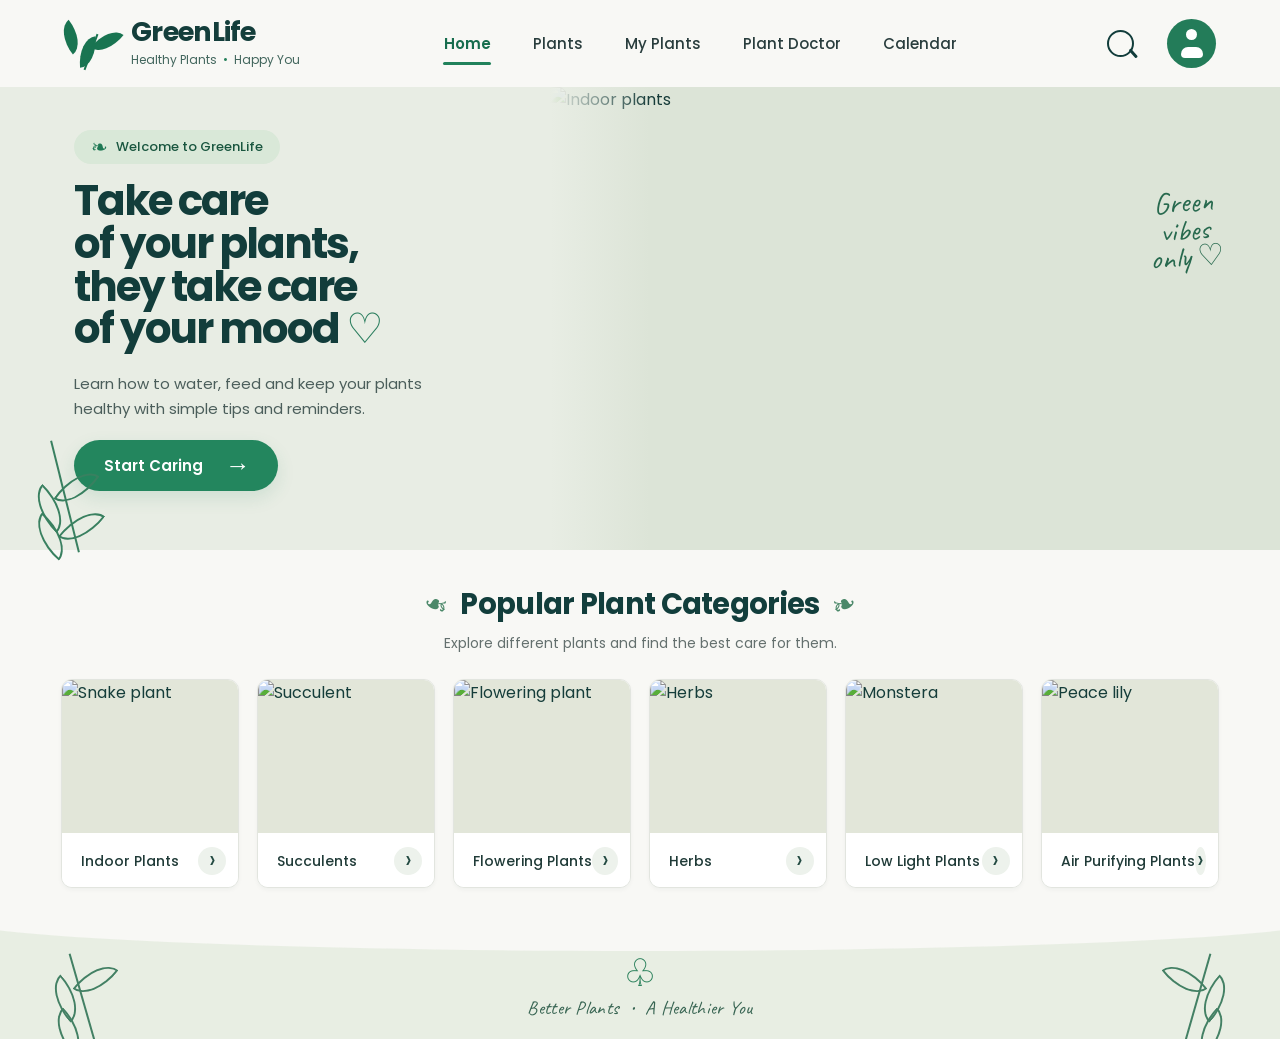
==== index.html @ 4ad4f55e "Update index.html" ====
<!DOCTYPE html>
<html lang="en">

<head>
  <meta charset="UTF-8">
  <meta name="viewport" content="width=device-width, initial-scale=1.0">

  <title>GreenLife</title>

  <link rel="stylesheet" href="style.css">
</head>

<body>
<div class="page">

  <!-- ================= HEADER ================= -->
  <header class="header">
    <div class="logo-area">
      <div class="logo-leaf">
        <span class="leaf leaf-1"></span>
        <span class="leaf leaf-2"></span>
        <span class="leaf leaf-3"></span>
        <span class="stem"></span>
      </div>

      <div class="logo-text">
        <h2>GreenLife</h2>
        <p>Healthy Plants <span>•</span> Happy You</p>
      </div>
    </div>

    <nav class="navbar">
      <a href="#" class="active">Home</a>
      <a href="#">Plants</a>
      <a href="#">My Plants</a>
      <a href="#">Plant Doctor</a>
      <a href="#">Calendar</a>
    </nav>

    <div class="header-actions">
      <div class="search-icon"></div>

      <div class="profile">
        <div class="profile-head"></div>
        <div class="profile-body"></div>
      </div>
    </div>
  </header>


  <!-- ================= HERO ================= -->
  <section class="hero">

    <div class="hero-content">

      <div class="welcome">
        <span class="tiny-leaf">❧</span>
        Welcome to GreenLife
      </div>

      <h1>
        Take care<br>
        of your plants,<br>
        they take care<br>
        of your mood <span>♡</span>
      </h1>

      <p class="hero-description">
        Learn how to water, feed and keep your plants<br>
        healthy with simple tips and reminders.
      </p>

      <a href="#" class="start-btn">
        Start Caring
        <span>→</span>
      </a>

      <div class="hero-decoration">
        <span></span>
        <span></span>
        <span></span>
        <span></span>
      </div>

    </div>


    <div class="hero-image">

      <img
        src="https://www.thompson-morgan.com/product_images/100/optimised/GSK1669P3POT%201500X1500%201.5MB%20%287%29.png"
        alt="Indoor plants"
      >

      <div class="green-vibes">
        Green<br>
        vibes<br>
        only ♡
      </div>

    </div>

  </section>


  <!-- ================= CATEGORIES ================= -->
  <section class="categories">

    <div class="section-heading">

      <div class="heading-title">
        <span class="heading-leaf left">❧</span>
        <h2>Popular Plant Categories</h2>
        <span class="heading-leaf right">❧</span>
      </div>

      <p>
        Explore different plants and find the best care for them.
      </p>

    </div>


    <div class="cards">

      <!-- CARD 1 -->
      <div class="plant-card">

        <div class="card-image">
          <img
            src="https://runoplants.com/cdn/shop/articles/216ED9F7-2EA2-4456-A8E9-4F4D94F8BA42.png?v=1779494934"
            alt="Snake plant"
          >
        </div>

        <div class="card-bottom">
          <span>Indoor Plants</span>
          <button>›</button>
        </div>

      </div>


      <!-- CARD 2 -->
      <div class="plant-card">

        <div class="card-image">
          <img
            src="https://myhomeplant.de/cdn/shop/files/Sukkulente_Miranda_20cm_Dekotopf.png?v=1761238962&width=533"
            alt="Succulent"
          >
        </div>

        <div class="card-bottom">
          <span>Succulents</span>
          <button>›</button>
        </div>

      </div>


      <!-- CARD 3 -->
      <div class="plant-card">

        <div class="card-image">
          <img
            src="https://www.fnp.sg/images/pr/l/v20260515185923/pink-kalanchoe-plant-in-white-ceramic-vase_1.jpg"
            alt="Flowering plant"
          >
        </div>

        <div class="card-bottom">
          <span>Flowering Plants</span>
          <button>›</button>
        </div>

      </div>


      <!-- CARD 4 -->
      <div class="plant-card">

        <div class="card-image">
          <img
            src="https://cdn.shopify.com/s/files/1/0308/1011/2138/files/TheChef_sCounterCollection1_533x.jpg?v=1777254366"
            alt="Herbs"
          >
        </div>

        <div class="card-bottom">
          <span>Herbs</span>
          <button>›</button>
        </div>

      </div>


      <!-- CARD 5 -->
      <div class="plant-card">

        <div class="card-image">
          <img
            src="https://www.springgarden.ae/cdn/shop/files/Whisk_0b102b644774ff982cb4ce7b723da6badr.png?v=1774091743&width=1445"
            alt="Monstera"
          >
        </div>

        <div class="card-bottom">
          <span>Low Light Plants</span>
          <button>›</button>
        </div>

      </div>


      <!-- CARD 6 -->
      <div class="plant-card">

        <div class="card-image">
          <img
            src="https://plantup.ro/cdn/shop/files/PlantUp-090924-web-59_1200x1200.jpg?v=1731514150"
            alt="Peace lily"
          >
        </div>

        <div class="card-bottom">
          <span>Air Purifying Plants</span>
          <button>›</button>
        </div>

      </div>

    </div>

  </section>


  <!-- ================= FOOTER ================= -->
  <footer class="footer">

    <div class="footer-leaf footer-left">
      <span></span>
      <span></span>
      <span></span>
    </div>

    <div class="footer-content">

      <div class="footer-center-leaf">♧</div>

      <p>
        Better Plants <span>•</span> A Healthier You
      </p>

    </div>

    <div class="footer-leaf footer-right">
      <span></span>
      <span></span>
      <span></span>
    </div>

  </footer>

    </div>
</body>
</html>
---- style.css ----
@import url('https://fonts.googleapis.com/css2?family=Caveat:wght@500;600&family=Poppins:wght@400;500;600;700;800&display=swap');


/* =========================
   GENERAL
========================= */

* {
  margin: 0;
  padding: 0;
  box-sizing: border-box;
}

html {
  scroll-behavior: smooth;
}

body {
  font-family: 'Poppins', sans-serif;
  background: #f7f7f2;
  color: #153d3a;
}

a {
  text-decoration: none;
  color: inherit;
}

button {
  font-family: inherit;
}

.page {
  width: 100%;
  min-height: 100vh;
  overflow: hidden;
}


/* =========================
   HEADER
========================= */

.header {
  height: 87px;
  width: 100%;
  background: #f8f8f5;

  display: flex;
  align-items: center;
  justify-content: space-between;

  padding: 0 5%;

  position: relative;
  z-index: 20;
}


/* LOGO */

.logo-area {
  display: flex;
  align-items: center;
  gap: 13px;
  min-width: 270px;
}

.logo-leaf {
  width: 54px;
  height: 58px;
  position: relative;
}

.leaf {
  position: absolute;
  display: block;
  background: #197451;
  width: 18px;
  height: 30px;
  border-radius: 100% 0 100% 0;
  transform-origin: bottom center;
}

.leaf-1 {
  left: 7px;
  top: 4px;
  transform: rotate(-38deg);
}

.leaf-2 {
  left: 25px;
  top: 8px;
  transform: rotate(38deg);
}

.leaf-3 {
  left: 16px;
  top: 22px;
  transform: rotate(-5deg);
}

.stem {
  position: absolute;
  height: 38px;
  width: 2px;
  background: #197451;
  left: 26px;
  top: 18px;
  transform: rotate(20deg);
}

.logo-text h2 {
  color: #143e3b;
  font-size: 27px;
  font-weight: 700;
  line-height: 1;
  letter-spacing: -0.7px;
}

.logo-text p {
  color: #42665d;
  font-size: 12px;
  margin-top: 6px;
}

.logo-text p span {
  color: #27825c;
  padding: 0 3px;
}


/* NAVIGATION */

.navbar {
  display: flex;
  align-items: center;
  gap: 42px;
  height: 100%;
}

.navbar a {
  height: 100%;
  display: flex;
  align-items: center;

  color: #293d3d;
  font-size: 15px;
  font-weight: 500;

  position: relative;

  transition: 0.2s ease;
}

.navbar a:hover {
  color: #197451;
}

.navbar a.active {
  color: #176d4e;
  font-weight: 600;
}

.navbar a.active::after {
  content: "";
  position: absolute;

  width: 48px;
  height: 3px;

  background: #21825b;
  border-radius: 10px;

  bottom: 22px;
  left: 50%;
  transform: translateX(-50%);
}


/* HEADER RIGHT */

.header-actions {
  min-width: 150px;

  display: flex;
  align-items: center;
  justify-content: flex-end;
  gap: 33px;
}


/* SEARCH */

.search-icon {
  width: 27px;
  height: 27px;

  border: 2.4px solid #123d3b;
  border-radius: 50%;

  position: relative;
}

.search-icon::after {
  content: "";

  width: 11px;
  height: 2.5px;

  background: #123d3b;

  position: absolute;

  right: -7px;
  bottom: 1px;

  transform: rotate(48deg);
  border-radius: 5px;
}


/* PROFILE */

.profile {
  width: 49px;
  height: 49px;

  border-radius: 50%;

  background: #237c59;

  position: relative;
}

.profile-head {
  width: 11px;
  height: 11px;

  background: white;

  border-radius: 50%;

  position: absolute;
  top: 10px;
  left: 19px;
}

.profile-body {
  width: 22px;
  height: 11px;

  background: white;

  border-radius: 14px 14px 8px 8px;

  position: absolute;
  bottom: 10px;
  left: 13.5px;
}


/* =========================
   HERO
========================= */

.hero {
  width: 100%;
  height: 463px;

  display: flex;

  background: #e9eee4;
}


/* HERO LEFT */

.hero-content {
  width: 43%;
  min-width: 470px;

  background: #e8ede4;

  padding-left: 5.8%;
  padding-top: 43px;

  position: relative;
  z-index: 5;
}

.welcome {
  display: inline-flex;
  align-items: center;
  gap: 8px;

  background: #d9e8d8;

  color: #19563f;

  font-size: 13px;
  font-weight: 500;

  padding: 7px 17px;

  border-radius: 30px;

  margin-bottom: 16px;
}

.tiny-leaf {
  font-size: 20px;
  line-height: 10px;
  color: #1e7854;
}


.hero h1 {
  color: #123d3b;

  font-size: clamp(42px, 3.2vw, 56px);

  line-height: 1.02;

  letter-spacing: -2px;

  font-weight: 700;

  margin-bottom: 21px;
}

.hero h1 span {
  color: #287c5c;
  font-weight: 500;
}


.hero-description {
  color: #4b5e5b;

  font-size: 15px;

  line-height: 1.65;

  margin-bottom: 18px;
}


.start-btn {
  display: inline-flex;
  align-items: center;
  justify-content: center;
  gap: 22px;

  height: 51px;

  padding: 0 28px 0 30px;

  background: #23865e;
  color: white;

  border-radius: 30px;

  font-size: 15px;
  font-weight: 600;

  box-shadow: 0 7px 18px rgba(35, 134, 94, 0.13);

  transition: 0.25s ease;
}

.start-btn:hover {
  transform: translateY(-2px);
  background: #176e4d;
}

.start-btn span {
  font-size: 25px;
  line-height: 1;
}


/* SMALL DECORATION LEFT */

.hero-decoration {
  position: absolute;

  bottom: -4px;
  left: 33px;

  width: 60px;
  height: 120px;
}

.hero-decoration::before {
  content: "";

  position: absolute;

  left: 31px;
  bottom: 0;

  height: 115px;
  width: 2px;

  background: #398060;

  transform: rotate(-14deg);
}

.hero-decoration span {
  position: absolute;

  width: 25px;
  height: 45px;

  border: 2px solid #398060;

  border-radius: 100% 0 100% 0;
}

.hero-decoration span:nth-child(1) {
  left: 4px;
  top: 52px;
  transform: rotate(-45deg);
}

.hero-decoration span:nth-child(2) {
  left: 31px;
  top: 31px;
  transform: rotate(35deg);
}

.hero-decoration span:nth-child(3) {
  left: 5px;
  top: 80px;
  transform: rotate(-48deg);
}

.hero-decoration span:nth-child(4) {
  left: 36px;
  top: 70px;
  transform: rotate(38deg);
}


/* HERO IMAGE */

.hero-image {
  width: 57%;
  height: 463px;

  position: relative;

  overflow: hidden;

  background: #dce4d7;
}

.hero-image img {
  width: 100%;
  height: 100%;

  object-fit: cover;

  object-position: center;

  display: block;

  filter: saturate(0.94);
}


/* IMAGE FADE */

.hero-image::before {
  content: "";

  position: absolute;

  left: 0;
  top: 0;

  width: 100px;
  height: 100%;

  z-index: 2;

  background: linear-gradient(
    to right,
    #e8ede4,
    rgba(232, 237, 228, 0)
  );
}


/* GREEN VIBES */

.green-vibes {
  position: absolute;

  right: 8%;
  top: 22%;

  z-index: 4;

  color: #27694e;

  font-family: 'Caveat', cursive;

  font-size: 30px;

  line-height: 0.92;

  transform: rotate(-4deg);

  text-align: center;
}


/* =========================
   CATEGORIES
========================= */

.categories {
  background: #f8f8f5;

  min-height: 344px;

  padding: 33px 4.8% 28px;
}


.section-heading {
  text-align: center;

  margin-bottom: 25px;
}

.heading-title {
  display: flex;
  align-items: center;
  justify-content: center;

  gap: 12px;
}

.heading-title h2 {
  color: #123e3c;

  font-size: 29px;

  font-weight: 700;

  letter-spacing: -0.7px;
}

.heading-leaf {
  color: #4b8869;
  font-size: 29px;

  line-height: 1;
}

.heading-leaf.left {
  transform: scaleX(-1) rotate(-20deg);
}

.heading-leaf.right {
  transform: rotate(-20deg);
}

.section-heading p {
  color: #64706e;

  font-size: 14px;

  margin-top: 7px;
}


/* CARDS */

.cards {
  width: 100%;

  display: grid;

  grid-template-columns: repeat(6, 1fr);

  gap: 18px;
}


.plant-card {
  min-width: 0;

  height: 209px;

  background: white;

  border-radius: 11px;

  overflow: hidden;

  border: 1px solid #e2e5df;

  box-shadow: 0 2px 4px rgba(30, 60, 45, 0.04);

  transition: 0.25s ease;
}

.plant-card:hover {
  transform: translateY(-5px);

  box-shadow: 0 12px 25px rgba(30, 70, 50, 0.12);
}


/* CARD IMAGE */

.card-image {
  height: 153px;

  background: #e2e6d9;

  overflow: hidden;

  display: flex;
  align-items: center;
  justify-content: center;
}

.card-image img {
  width: 100%;
  height: 100%;

  object-fit: cover;

  display: block;

  transition: transform 0.35s ease;
}

.plant-card:hover .card-image img {
  transform: scale(1.04);
}


/* CARD BOTTOM */

.card-bottom {
  height: 56px;

  background: #fff;

  display: flex;

  align-items: center;

  justify-content: space-between;

  padding: 0 12px 0 19px;
}

.card-bottom span {
  color: #203b38;

  font-size: 14px;

  font-weight: 500;

  white-space: nowrap;
}

.card-bottom button {
  width: 28px;
  height: 28px;

  border: none;

  border-radius: 50%;

  background: #edf2ec;

  color: #234a42;

  font-size: 24px;

  line-height: 24px;

  display: flex;
  align-items: center;
  justify-content: center;

  cursor: pointer;

  padding-bottom: 3px;
}


/* =========================
   FOOTER
========================= */

.footer {
  height: 123px;

  background: #e8eee3;

  position: relative;

  overflow: hidden;

  display: flex;
  align-items: center;
  justify-content: center;
}


/* WAVY TOP */

.footer::before {
  content: "";

  position: absolute;

  left: -5%;
  top: -35px;

  width: 110%;
  height: 70px;

  background: #f8f8f5;

  border-radius: 50%;
}


/* FOOTER TEXT */

.footer-content {
  position: relative;

  z-index: 3;

  text-align: center;

  margin-top: 27px;
}

.footer-center-leaf {
  color: #2a805b;

  font-size: 38px;

  line-height: 20px;

  margin-bottom: 13px;
}

.footer-content p {
  color: #376452;

  font-family: 'Caveat', cursive;

  font-size: 19px;

  letter-spacing: 0.3px;
}

.footer-content p span {
  padding: 0 6px;
}


/* FOOTER SIDE LEAVES */

.footer-leaf {
  position: absolute;

  width: 80px;
  height: 100px;

  bottom: -3px;

  z-index: 2;
}

.footer-left {
  left: 43px;
}

.footer-right {
  right: 43px;
  transform: scaleX(-1);
}

.footer-leaf::before {
  content: "";

  position: absolute;

  width: 2px;
  height: 90px;

  background: #438064;

  left: 38px;
  bottom: 0;

  transform: rotate(-16deg);
}

.footer-leaf span {
  position: absolute;

  width: 25px;
  height: 43px;

  border: 2px solid #438064;

  border-radius: 100% 0 100% 0;
}

.footer-leaf span:nth-child(1) {
  left: 10px;
  top: 35px;
  transform: rotate(-42deg);
}

.footer-leaf span:nth-child(2) {
  left: 40px;
  top: 16px;
  transform: rotate(38deg);
}

.footer-leaf span:nth-child(3) {
  left: 13px;
  top: 68px;
  transform: rotate(-43deg);
}


/* =========================
   RESPONSIVE
========================= */

@media (max-width: 1200px) {

  .navbar {
    gap: 25px;
  }

  .header {
    padding: 0 3%;
  }

  .logo-area {
    min-width: 225px;
  }

  .header-actions {
    min-width: 110px;
  }

  .hero-content {
    padding-left: 5%;
  }

  .hero h1 {
    font-size: 45px;
  }

  .cards {
    gap: 12px;
  }

  .card-bottom {
    padding-left: 12px;
  }

  .card-bottom span {
    font-size: 12px;
  }
}


/* TABLET */

@media (max-width: 950px) {

  .header {
    height: auto;
    min-height: 80px;
    flex-wrap: wrap;
    padding: 12px 25px;
    gap: 10px;
  }

  .logo-area {
    min-width: auto;
  }

  .navbar {
    order: 3;
    width: 100%;
    height: 45px;
    justify-content: center;
    gap: 25px;
  }

  .navbar a.active::after {
    bottom: 1px;
  }

  .hero {
    height: auto;
    flex-direction: column;
  }

  .hero-content {
    width: 100%;
    min-width: 0;
    height: 420px;
    padding: 45px 8%;
  }

  .hero-image {
    width: 100%;
    height: 430px;
  }

  .hero-image::before {
    display: none;
  }

  .cards {
    grid-template-columns: repeat(3, 1fr);
  }
}


/* MOBILE */

@media (max-width: 650px) {

  .header {
    padding: 12px 18px;
  }

  .logo-text h2 {
    font-size: 23px;
  }

  .logo-text p {
    font-size: 10px;
  }

  .header-actions {
    gap: 18px;
    min-width: auto;
  }

  .profile {
    width: 43px;
    height: 43px;
  }

  .navbar {
    overflow-x: auto;
    justify-content: flex-start;
    padding-bottom: 2px;
    gap: 27px;
  }

  .navbar a {
    white-space: nowrap;
    font-size: 13px;
  }

  .hero-content {
    height: 400px;
    padding: 35px 25px;
  }

  .hero h1 {
    font-size: 39px;
    letter-spacing: -1.5px;
  }

  .hero-description {
    font-size: 13px;
  }

  .hero-description br {
    display: none;
  }

  .hero-image {
    height: 330px;
  }

  .green-vibes {
    font-size: 25px;
  }

  .categories {
    padding: 30px 18px;
  }

  .heading-title h2 {
    font-size: 23px;
  }

  .heading-leaf {
    font-size: 22px;
  }

  .section-heading p {
    font-size: 12px;
  }

  .cards {
    grid-template-columns: repeat(2, 1fr);
    gap: 12px;
  }

  .plant-card {
    height: 190px;
  }

  .card-image {
    height: 135px;
  }

  .card-bottom {
    height: 55px;
  }

  .card-bottom span {
    font-size: 11px;
  }

  .footer-left {
    left: 10px;
  }

  .footer-right {
    right: 10px;
  }
}


/* VERY SMALL */

@media (max-width: 420px) {

  .cards {
    grid-template-columns: 1fr;
  }

  .plant-card {
    height: 220px;
  }

  .card-image {
    height: 165px;
  }

  .hero h1 {
    font-size: 34px;
  }

  .logo-leaf {
    transform: scale(.8);
    margin-right: -7px;
  }
   }
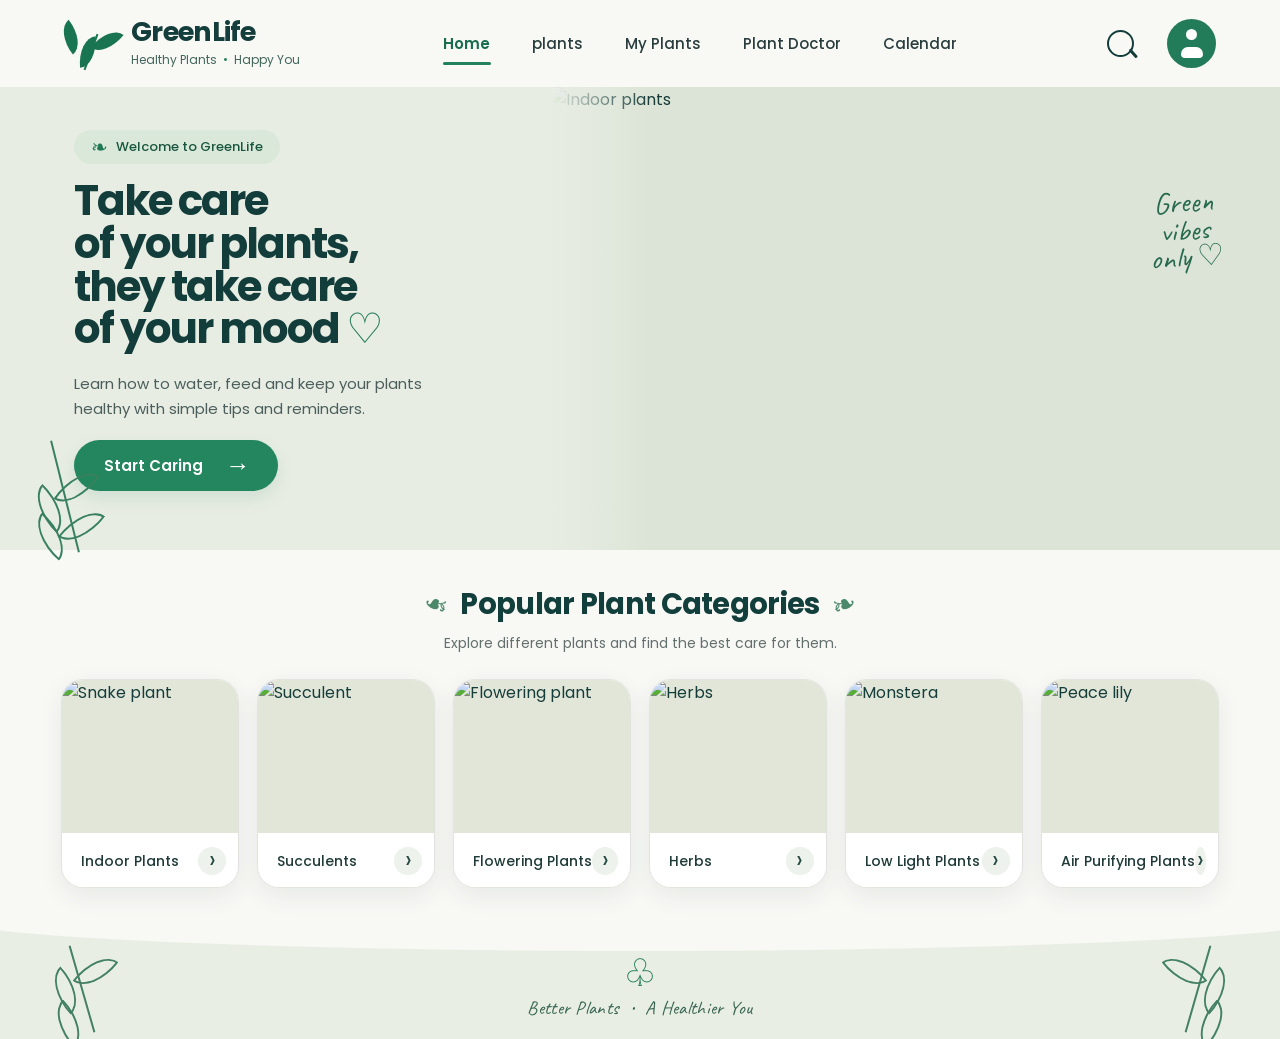
==== commit 266a11d7: "Update index.html" ====
--- a/index.html
+++ b/index.html
@@ -31,7 +31,7 @@
 
     <nav class="navbar">
       <a href="#" class="active">Home</a>
-      <a href="#">Plants</a>
+      <a href="Plants.html">plants</a>
       <a href="#">My Plants</a>
       <a href="#">Plant Doctor</a>
       <a href="#">Calendar</a>
--- a/style.css
+++ b/style.css
@@ -1077,3 +1077,331 @@
     margin-right: -7px;
   }
    }
+/* =========================
+   PLANTS PAGE
+========================= */
+
+.plants-page {
+  background: #f8f3e8;
+  min-height: 100vh;
+  color: #244c38;
+}
+
+/* Navbar */
+
+.plants-page .navbar {
+  background: #faf7ef;
+}
+
+/* Intro */
+
+.plants-intro {
+  background: #f8f3e8;
+  padding: 70px 8% 35px;
+  text-align: center;
+}
+
+.intro-text {
+  max-width: 750px;
+  margin: auto;
+}
+
+.small-pill {
+  display: inline-block;
+  background: #dfead8;
+  color: #477354;
+  padding: 10px 22px;
+  border-radius: 30px;
+  font-size: 14px;
+  font-weight: 600;
+  margin-bottom: 20px;
+}
+
+.plants-intro h1 {
+  font-size: 52px;
+  line-height: 1.15;
+  margin: 0 0 18px;
+  color: #244c38;
+}
+
+.plants-intro h1 span {
+  color: #6c9b68;
+}
+
+.plants-intro p {
+  max-width: 600px;
+  margin: auto;
+  color: #68776d;
+  font-size: 17px;
+  line-height: 1.7;
+}
+
+
+/* Search */
+
+.plant-search-section {
+  background: #f8f3e8;
+  padding: 20px 8% 30px;
+}
+
+.plant-search {
+  max-width: 650px;
+  margin: auto;
+  background: white;
+  border: 1px solid #e3e5d8;
+  border-radius: 40px;
+  padding: 14px 22px;
+  display: flex;
+  align-items: center;
+  gap: 12px;
+  box-shadow: 0 5px 18px rgba(58, 87, 64, 0.06);
+}
+
+.plant-search span {
+  font-size: 25px;
+  color: #6c9b68;
+}
+
+.plant-search input {
+  border: none;
+  outline: none;
+  width: 100%;
+  font-size: 15px;
+  color: #244c38;
+  background: transparent;
+}
+
+.plant-search input::placeholder {
+  color: #9ba49b;
+}
+
+
+/* Categories */
+
+.plant-categories {
+  padding: 25px 8% 40px;
+  text-align: center;
+  background: #f8f3e8;
+}
+
+.plant-categories h2 {
+  font-size: 28px;
+  color: #244c38;
+  margin-bottom: 22px;
+}
+
+.category-buttons {
+  display: flex;
+  justify-content: center;
+  flex-wrap: wrap;
+  gap: 10px;
+}
+
+.category-buttons button {
+  border: 1px solid #d8e1d2;
+  background: #fffdf8;
+  color: #50705a;
+  padding: 11px 20px;
+  border-radius: 25px;
+  cursor: pointer;
+  font-size: 14px;
+  transition: 0.3s;
+}
+
+.category-buttons button:hover,
+.category-buttons .category-active {
+  background: #6c9b68;
+  color: white;
+  border-color: #6c9b68;
+}
+
+
+/* Plants Section */
+
+.plants-section {
+  background: #eef3e8;
+  padding: 55px 8% 80px;
+}
+
+.plants-heading {
+  max-width: 1200px;
+  margin: auto auto 30px;
+}
+
+.plants-heading h2 {
+  color: #244c38;
+  font-size: 32px;
+  margin: 0 0 7px;
+}
+
+.plants-heading p {
+  color: #718074;
+  margin: 0;
+}
+
+
+/* Plants Cards */
+
+.plants-grid {
+  max-width: 1200px;
+  margin: auto;
+  display: grid;
+  grid-template-columns: repeat(3, 1fr);
+  gap: 25px;
+}
+
+.plant-card {
+  background: #fffdf8;
+  border-radius: 22px;
+  overflow: hidden;
+  box-shadow: 0 8px 25px rgba(54, 78, 59, 0.08);
+  transition: transform 0.3s, box-shadow 0.3s;
+}
+
+.plant-card:hover {
+  transform: translateY(-6px);
+  box-shadow: 0 14px 30px rgba(54, 78, 59, 0.13);
+}
+
+.plant-image {
+  width: 100%;
+  height: 230px;
+  overflow: hidden;
+  background: #e8eee3;
+}
+
+.plant-image img {
+  width: 100%;
+  height: 100%;
+  object-fit: cover;
+  display: block;
+}
+
+.plant-info {
+  padding: 20px;
+}
+
+.plant-type {
+  display: inline-block;
+  color: #6c9b68;
+  background: #e5efdf;
+  padding: 6px 11px;
+  border-radius: 15px;
+  font-size: 11px;
+  font-weight: 600;
+}
+
+.plant-info h3 {
+  color: #244c38;
+  font-size: 23px;
+  margin: 12px 0 8px;
+}
+
+.plant-info p {
+  color: #78837b;
+  font-size: 14px;
+  line-height: 1.6;
+  min-height: 45px;
+  margin-bottom: 18px;
+}
+
+.plant-bottom {
+  display: flex;
+  align-items: center;
+  justify-content: space-between;
+  gap: 10px;
+}
+
+.plant-bottom span {
+  color: #718074;
+  font-size: 11px;
+}
+
+.plant-bottom button {
+  border: none;
+  background: #6c9b68;
+  color: white;
+  padding: 9px 13px;
+  border-radius: 18px;
+  cursor: pointer;
+  font-size: 11px;
+}
+
+
+/* Footer */
+
+.plants-footer {
+  background: #dfead8;
+  text-align: center;
+  padding: 45px 20px;
+  color: #477354;
+}
+
+.footer-leaf {
+  font-size: 30px;
+  margin-bottom: 8px;
+}
+
+.plants-footer h3 {
+  margin: 0 0 8px;
+  color: #315b43;
+}
+
+.plants-footer p {
+  margin: 0;
+  font-size: 14px;
+  color: #6c806f;
+}
+
+
+/* Responsive */
+
+@media (max-width: 900px) {
+
+  .plants-grid {
+    grid-template-columns: repeat(2, 1fr);
+  }
+
+  .plants-intro h1 {
+    font-size: 43px;
+  }
+
+}
+
+@media (max-width: 600px) {
+
+  .plants-intro {
+    padding: 50px 20px 25px;
+  }
+
+  .plants-intro h1 {
+    font-size: 35px;
+  }
+
+  .plants-intro p {
+    font-size: 15px;
+  }
+
+  .plant-search-section,
+  .plant-categories {
+    padding-left: 20px;
+    padding-right: 20px;
+  }
+
+  .plants-section {
+    padding: 40px 20px 60px;
+  }
+
+  .plants-grid {
+    grid-template-columns: 1fr;
+  }
+
+  .plant-image {
+    height: 250px;
+  }
+
+  .category-buttons {
+    gap: 8px;
+  }
+
+   }
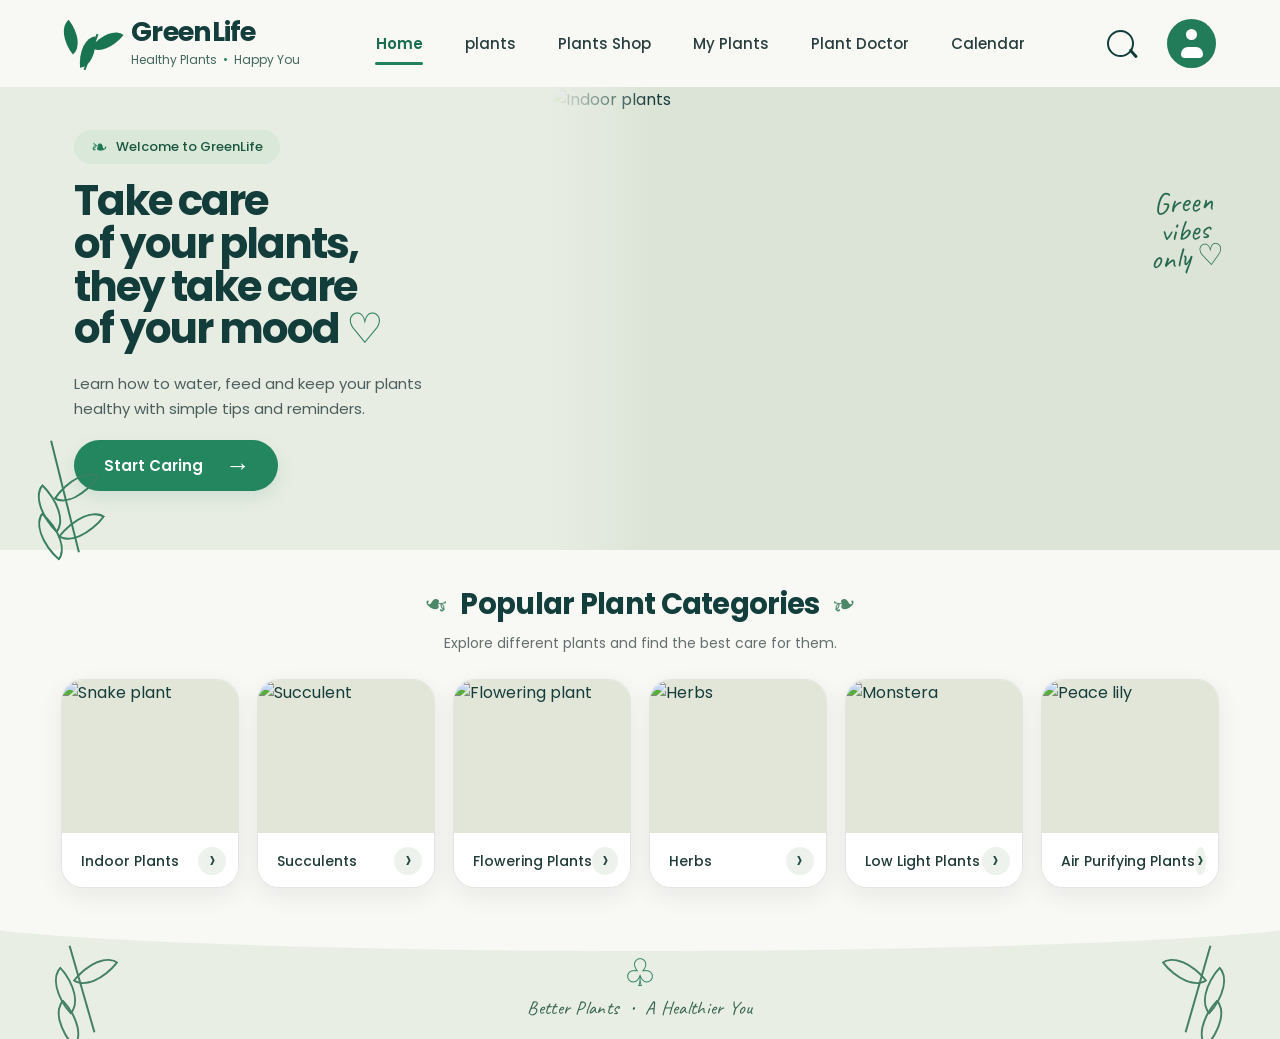
==== commit f9d90bac: "Update index.html" ====
--- a/index.html
+++ b/index.html
@@ -31,7 +31,8 @@
 
     <nav class="navbar">
       <a href="#" class="active">Home</a>
-      <a href="Plants.html">plants</a>
+      <a href="plants.html">plants</a>
+      <a href="#">Plants Shop</a>
       <a href="#">My Plants</a>
       <a href="#">Plant Doctor</a>
       <a href="#">Calendar</a>
